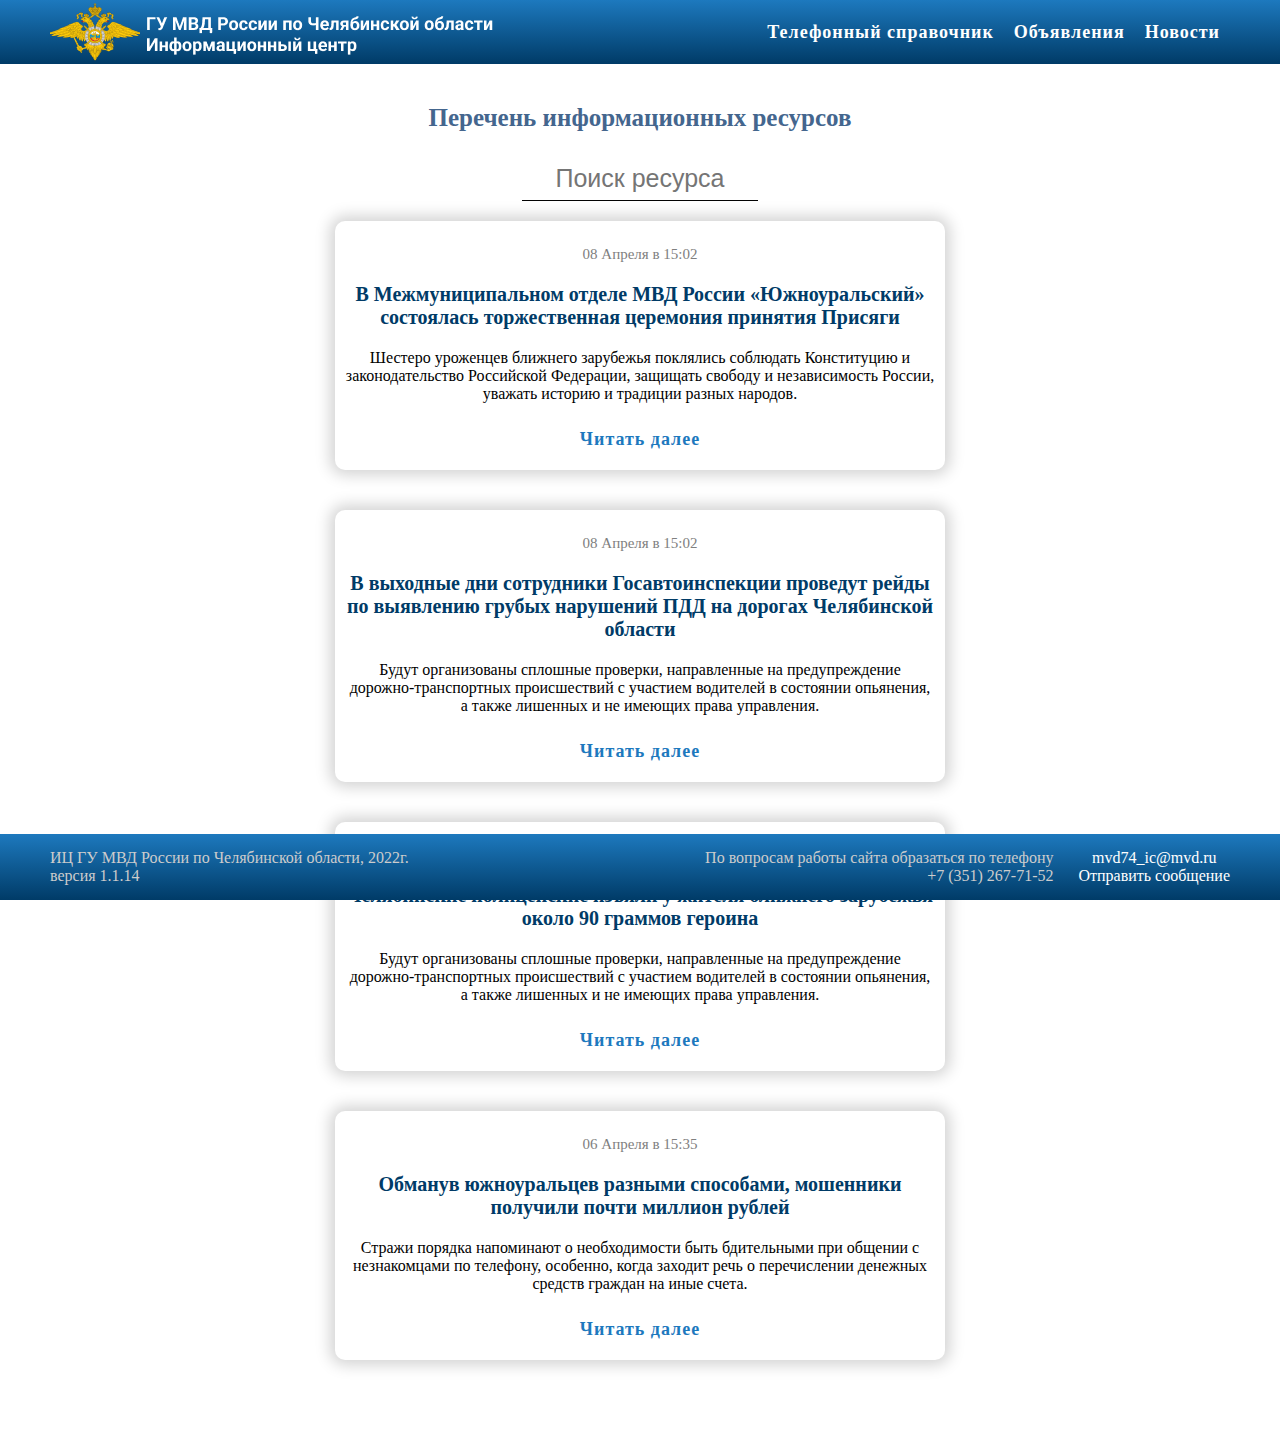
==== advertisement.html @ 0dff58dd "Add files via upload" ====
<!doctype html>
<html lang="en" xmlns="http://www.w3.org/1999/html">
<head>
    <meta charset="UTF-8">
    <meta name="viewport"
          content="width=device-width, user-scalable=no, initial-scale=1.0, maximum-scale=1.0, minimum-scale=1.0">
    <meta http-equiv="X-UA-Compatible" content="ie=edge">
    <link rel="stylesheet" href="assets/styles/headerStyle.css">
    <link rel="stylesheet" href="assets/styles/footerStyle.css">
    <link rel="stylesheet" href="assets/styles/mainStyle.css">
    <link rel="stylesheet" href="assets/styles/cards.css">
    <link rel="stylesheet" href="assets/styles/pageStyle.css">
    <link rel="icon" type="image/x-icon" href="assets/images/miniLogo.png">
    <title>Объявления</title>
</head>
<body style="margin: 0;">
<header>
    <a class="logotype__link" href="index.html">
        <img class="logotype" src="assets/images/Logo.png" alt="логотип">
        <img class="logotype-hidden" src="assets/images/miniLogo.png" alt="логотип">
    </a>
    <div class="main-menu">
        <nav>
            <a href="https://spravochnik-telefonov.info/telefon/russia">Телефонный справочник</a>
            <a href="advertisement.html">Объявления</a>
            <a href="https://74.xn--b1aew.xn--p1ai/">Новости</a>
        </nav>
    </div>
    <div class="hamburger-menu">
        <input id="menu__toggle" type="checkbox" />
        <label class="menu__btn" for="menu__toggle">
            <span></span>
        </label>
        <ul class="menu__box">
            <li>
                <a class="menu__item" href="https://spravochnik-telefonov.info/telefon/russia">Телефонный справочник</a>
            </li>
            <li>
                <a class="menu__item" href="advertisement.html">Объявления</a>
            </li>
            <li>
                <a class="menu__item" href="https://74.xn--b1aew.xn--p1ai/">Новости</a>
            </li>
        </ul>
    </div>
</header>
<main>
    <div style="display: flex; flex-direction: column; align-items: center; justify-content: center;">
        <p class="page__title">Перечень информационных ресурсов</p>
        <input class="page__find" type="text" placeholder="Поиск ресурса">
    </div>
    <div class="ad-card-container">
        <div class="ad-card">
            <p class="ad-card__time">08 Апреля в 15:02</p>
            <p class="ad-card__title">В Межмуниципальном отделе МВД России «Южноуральский» состоялась торжественная церемония принятия Присяги</p>
            <p>Шестеро уроженцев ближнего зарубежья поклялись соблюдать Конституцию и законодательство Российской Федерации, защищать свободу и независимость России, уважать историю и традиции разных народов.</p>
            <a class="ad__link" href="">Читать далее</a>
        </div>
        <div class="ad-card">
            <p class="ad-card__time">08 Апреля в 15:02</p>
            <p class="ad-card__title">В выходные дни сотрудники Госавтоинспекции проведут рейды по выявлению грубых нарушений ПДД на дорогах Челябинской области</p>
            <p>Будут организованы сплошные проверки, направленные на предупреждение дорожно-транспортных происшествий с участием водителей в состоянии опьянения, а также лишенных и не имеющих права управления.</p>
            <a class="ad__link" href="">Читать далее</a>
        </div>
        <div class="ad-card">
            <p class="ad-card__time">07 Апреля в 15:35</p>
            <p class="ad-card__title">Челябинские полицейские изъяли у жителя ближнего зарубежья около 90 граммов героина</p>
            <p>Будут организованы сплошные проверки, направленные на предупреждение дорожно-транспортных происшествий с участием водителей в состоянии опьянения, а также лишенных и не имеющих права управления.</p>
            <a class="ad__link" href="">Читать далее</a>
        </div>
        <div class="ad-card">
            <p class="ad-card__time">06 Апреля в 15:35</p>
            <p class="ad-card__title">Обманув южноуральцев разными способами, мошенники получили почти миллион рублей</p>
            <p>Стражи порядка напоминают о необходимости быть бдительными при общении с незнакомцами по телефону, особенно, когда заходит речь о перечислении денежных средств граждан на иные счета.</p>
            <a class="ad__link" href="">Читать далее</a>
        </div>
    </div>
</main>
<footer>
    <div class="footer__first-element">
        <p style="margin: 0;">ИЦ ГУ МВД России по Челябинской области, 2022г.</p>
        <p style="margin: 0;">версия 1.1.14</p>
    </div>
    <div class="footer__second-element">
        <div style="display: flex; flex-direction: column; align-items: end; margin: 0 25px 0 0;">
            <p style="margin: 0; text-align: end">По вопросам работы сайта образаться по телефону</p>
            <p style="margin: 0; text-align: end">+7 (351) 267-71-52</p>
        </div>
        <div class="footer__third-element">
            <p style="margin: 0;">mvd74_ic@mvd.ru</p>
            <p style="margin: 0;">Отправить сообщение</p>
        </div>
    </div>
</footer>
</body>
</html>
---- assets/styles/headerStyle.css ----
header{
    color: #CCCCCC;
    background: linear-gradient(#1D79BE, #003B67);
    display: flex;
    align-items: center;
    justify-content: space-between;
}
header>div>nav{
    display: flex;
    justify-content: space-around;
    align-items: center;
}
header>div>nav>a{
    font-weight: 600;
    padding: 5px;
    margin: 5px;
    color: #fff;
    font-size: 18px;
    text-decoration: none;
    letter-spacing: 1px;
    display:inline-block;
    position: relative;
    animation: fadein .5s ease-in-out forwards;
    outline: none;
}
header>div>nav>a::before{
    color: #fff;
    width: 100%;
    height: 2px;
    background: currentColor;
    transform: scaleX(0);
    transform-origin: right center;
    transition:transform .3s ease-in-out;
    content: "";
    display: block;
    position: absolute;
    left: 0;
    bottom: 0;
}
header>div>nav>a:hover::before, header>div>nav>a:focus::before{
    transform-origin: left center;
    transform: scale(1);
}
.main-menu{
    display: block;
}
.logotype__link{
    cursor: pointer;
}
.logotype{
    display: block;
}
.logotype-hidden{
    display: none;
}
#menu__toggle {
    opacity: 0;
    z-index: 50;
    position: absolute;
}
#menu__toggle:checked ~ .menu__btn > span {
    transform: rotate(45deg);
}
#menu__toggle:checked ~ .menu__btn > span::before {
    top: 0;
    transform: rotate(0);
}
#menu__toggle:checked ~ .menu__btn > span::after {
    top: 0;
    transform: rotate(90deg);
}
#menu__toggle:checked ~ .menu__box {
    visibility: visible;
    right: 0;
}
#menu__toggle:checked ~ .menu__btn > span::before,#menu__toggle:checked ~ .menu__btn > span::after {
    background: black;
}
.menu__btn {
    display: flex;
    align-items: center;
    position: relative;
    width: 26px;
    height: 26px;
    cursor: pointer;
    z-index: 50;
}
.menu__btn > span,
.menu__btn > span::before,
.menu__btn > span::after {
    display: block;
    position: absolute;
    background: white;
    width: 100%;
    height: 2px;
    transition-duration: .25s;
}
.menu__btn > span::before {
    content: '';
    top: -8px;
    transition: .8s ease-in-out all;
}
.menu__btn > span::after {
    content: '';
    top: 8px;
    transition: .8s ease-in-out all;
}
.menu__box {
    display: flex;
    flex-direction: column;
    align-items: center;
    justify-content: center;
    position: absolute;
    visibility: hidden;
    top: 0;
    bottom: 0;
    right: 0;
    padding: 0;
    transition: 3s ease-in-out visibility;
    left: 0;
    height: 100%;
    margin: 0;
    list-style: none;
    background-color: #ECEFF1;
    box-shadow: 1px 0 6px rgba(0, 0, 0, .2);
    z-index: 10;
}
.menu__item {
    display: block;
    padding: 12px 0;
    color: #333;
    font-family: 'Roboto', sans-serif;
    font-size: 20px;
    font-weight: 600;
    text-decoration: none;
    transition: 1s ease-in-out all;
    text-align: center;
}
.hamburger-menu{
    display: none;
}

@media (max-width: 1000px){
    .main-menu{
        display: none;
    }
    .hamburger-menu{
        display: flex;
        align-items: center;
    }
    .menu__item{
        font-size: 35px;
        padding: 25px 0;
    }
}
@media (max-width: 576px){
    .logotype{
        display: none;
    }
    .logotype-hidden{
        display: block;
    }
}
---- assets/styles/footerStyle.css ----
footer{
    color: #CCCCCC;
    background: linear-gradient(#1D79BE, #003B67);
    display: flex;
    justify-content: space-between;
    position: fixed;
    left: 0;
    right: 0;
    bottom: 0;
}
.footer__first-element{
    display: block;
    align-items: start;
}
.footer__second-element{
    display: flex;
}
.footer__third-element{
    color: white;
    display:block;
    text-align: center;
}
@media (max-width: 768px){
    .footer__first-element,.footer__second-element,.footer__third-element{
        font-size: 10px;
    }
}
@media (max-width: 576px){
    footer{
        padding: 5px 15px!important;
    }
    .footer__first-element{
        font-size: 13px;
    }
    .footer__second-element,.footer__third-element{
        display: none;
    }
}
---- assets/styles/mainStyle.css ----
header {
    padding: 3px 15px;
}
section, footer, main {
    padding: 15px 15px;
}
.ad-card-container{
    display: flex;
    flex-direction: column;
    justify-content: center;
    align-items: center;
    margin-bottom: 60px;
}
.ad-card{
    width: 50%;
    margin: 20px;
    border-radius: 10px;
    box-shadow: 0 0 15px 5px lightgray;
    padding: 10px;
    text-align: center;
}
.ad-card__time{
    color: gray;
    font-size: 15px;
}
.ad-card__title{
    font-weight: 600;
    color: #003B67;
    font-size: 20px;
}
.ad__link{
    font-weight: 600;
    padding: 5px;
    margin: 5px;
    color: #1D79BE;
    font-size: 18px;
    text-decoration: none;
    letter-spacing: 1px;
    display:inline-block;
    position: relative;
    animation: fadein .5s ease-in-out forwards;
    outline: none;
}
.ad__link::before{
    color: #1D79BE;
    width: 100%;
    height: 2px;
    background: currentColor;
    transform: scaleX(0);
    transform-origin: right center;
    transition:transform .3s ease-in-out;
    content: "";
    display: block;
    position: absolute;
    left: 0;
    bottom: 0;
}
.ad__link:hover::before, .ad__link:focus::before{
    transform-origin: left center;
    transform: scale(1);
}
@media (min-width: 575.98px){
    header {
        padding: 3px calc(50vw - 270px);
    }
    section, footer, main {
        padding: 15px calc(50vw - 270px);
    }
}

@media (min-width: 767.98px){
    header {
        padding: 3px calc(50vw - 360px);
    }
    section, footer, main {
        padding: 15px calc(50vw - 360px);
    }
}

@media (min-width: 991.98px) {
    header {
        padding: 3px calc(50vw - 480px);
    }
    section, footer, main {
        padding: 15px calc(50vw - 480px);
    }
}

@media (min-width: 1199.98px){
    header {
        padding: 3px calc(50vw - 590px);
    }
    section, footer, main {
        padding: 15px calc(50vw - 590px);
    }
}
---- assets/styles/cards.css ----
.container-card{
    display: flex;
    align-items: center;
    justify-content: space-around;
    flex-wrap: wrap;
}
.card{
    height: 22vh;
    width: 22%;
    border-radius: 5px;
    display: flex;
    flex-direction: column;
    box-shadow: 0 0 15px 4px lightgray;
    padding: 20px;
    margin: 30px 0;
}
.card__title{
    text-align: center;
    font-weight: 600;
    font-size: 20px;
    margin: 0;
}
.card-containerlink{
    display: flex;
    flex-direction: column;
    text-align: center;
}
.card-containerlink>a{
    color: #0066FF;
    font-weight: 600;
    text-decoration: none;
    padding: 7px;
    font-size: 15px;
    display:inline-block;
    position: relative;
    animation: fadein .5s ease-in-out forwards;
    outline: none;
}
.card-containerlink>a:before{
    color: #0066FF;
    content: "";
    display: block;
    position: absolute;
    left: 0;
    bottom: 0;
    width: 100%;
    height: 2px;
    background: currentColor;
    transform: scaleX(0);
    transform-origin: right center;
    transition:transform .3s ease-in-out;
}
.card-containerlink>a:hover::before, .card-containerlink>a:focus::before{
    transform-origin: left center;
    transform: scale(1);
}
@media (max-width: 1000px){
    .card{
        height: 16vh;
        width: 33%;
        margin: 20px 0;
    }
    .card__title{
        font-size: 16px;
    }
    .card-containerlink>a{
        font-size: 12px;
    }
}
@media (max-width: 768px){
    .card{
        height: 16vh;
        width: 33%;
        margin: 20px 0;
    }
    .card__title{
        font-size: 17px;
    }
    .card-containerlink>a{
        font-size: 10px;
    }
}
@media (max-width: 575.98px){
    .card{
        height: 18vh;
        width: 89%;
        margin: 20px 0;
    }
    .card__title{
        font-size: 16px;
    }
    .card-containerlink>a{
        font-size: 9px;
    }
    .container-card{
        margin-bottom: 50px;
    }
}
---- assets/styles/pageStyle.css ----
.page__title{
    color: #44668E;
    font-weight: 600;
    font-size: 25px;
    text-align: center;
    padding: 0;
}
.page__find{
    outline: none;
    border: none;
    font-size: 25px;
    width: 20%;
    padding: 7px 0;
    text-align: center;
    border-bottom: 1px solid black;
}
@media (max-width: 768px){
    .page__title{
        font-size: 20px;
    }
    .page__find{
        width: 20%;
        font-size: 18px;
    }
}
@media (max-width: 576px){
    .page__title{
        font-size: 25px;
        margin: 0;
    }
    .page__find{
        width: 50%;
        font-size: 18px;
    }
}
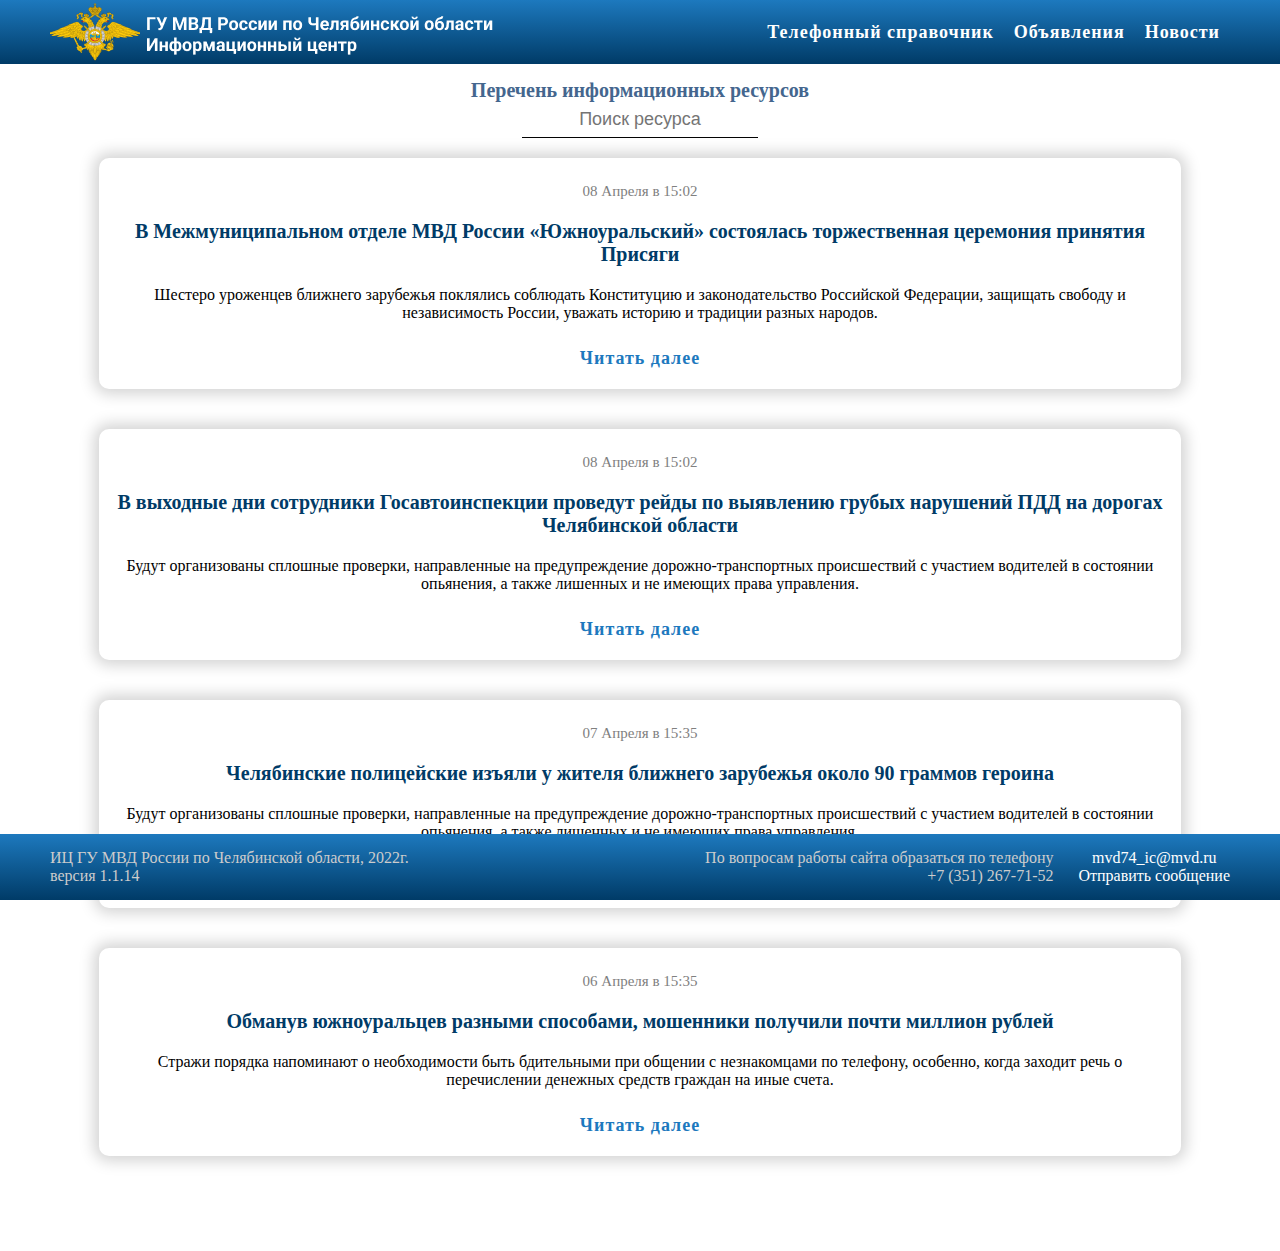
==== commit e66bb2db: "Add files via upload" ====
--- a/advertisement.html
+++ b/advertisement.html
@@ -88,7 +88,7 @@
         </div>
         <div class="footer__third-element">
             <p style="margin: 0;">mvd74_ic@mvd.ru</p>
-            <p style="margin: 0;">Отправить сообщение</p>
+            <a href="" class="footer__link">Отправить сообщение</a>
         </div>
     </div>
 </footer>
--- a/assets/styles/footerStyle.css
+++ b/assets/styles/footerStyle.css
@@ -20,6 +20,32 @@
     display:block;
     text-align: center;
 }
+.footer__link{
+    color: white;
+    text-decoration: none;
+    display:inline-block;
+    position: relative;
+    animation: fadein .5s ease-in-out forwards;
+    outline: none;
+}
+.footer__link::before{
+    color: white;
+    width: 100%;
+    height: 2px;
+    background: currentColor;
+    transform: scaleX(0);
+    transform-origin: right center;
+    transition:transform .3s ease-in-out;
+    content: "";
+    display: block;
+    position: absolute;
+    left: 0;
+    bottom: 0;
+}
+.footer__link:hover::before, .footer__link:focus::before{
+    transform-origin: left center;
+    transform: scale(1);
+}
 @media (max-width: 768px){
     .footer__first-element,.footer__second-element,.footer__third-element{
         font-size: 10px;
--- a/assets/styles/mainStyle.css
+++ b/assets/styles/mainStyle.css
@@ -59,16 +59,54 @@
     transform-origin: left center;
     transform: scale(1);
 }
+.page__title{
+    color: #44668E;
+    font-weight: 600;
+    font-size: 25px;
+    text-align: center;
+    padding: 0;
+}
+.page__find{
+    outline: none;
+    border: none;
+    font-size: 25px;
+    width: 20%;
+    padding: 7px 0;
+    text-align: center;
+    border-bottom: 1px solid black;
+}
 @media (min-width: 575.98px){
+    .page__title{
+        font-size: 25px;
+        margin: 0;
+    }
+    .page__find{
+        width: 50%;
+        font-size: 18px;
+    }
     header {
         padding: 3px calc(50vw - 270px);
     }
     section, footer, main {
         padding: 15px calc(50vw - 270px);
     }
+    .ad-card{
+        width: 90%;
+    }
 }
-
+@media (max-width: 575.98px){
+    .ad-card{
+        width: 90%;
+    }
+}
 @media (min-width: 767.98px){
+    .page__title{
+        font-size: 20px;
+    }
+    .page__find{
+        width: 20%;
+        font-size: 18px;
+    }
     header {
         padding: 3px calc(50vw - 360px);
     }
